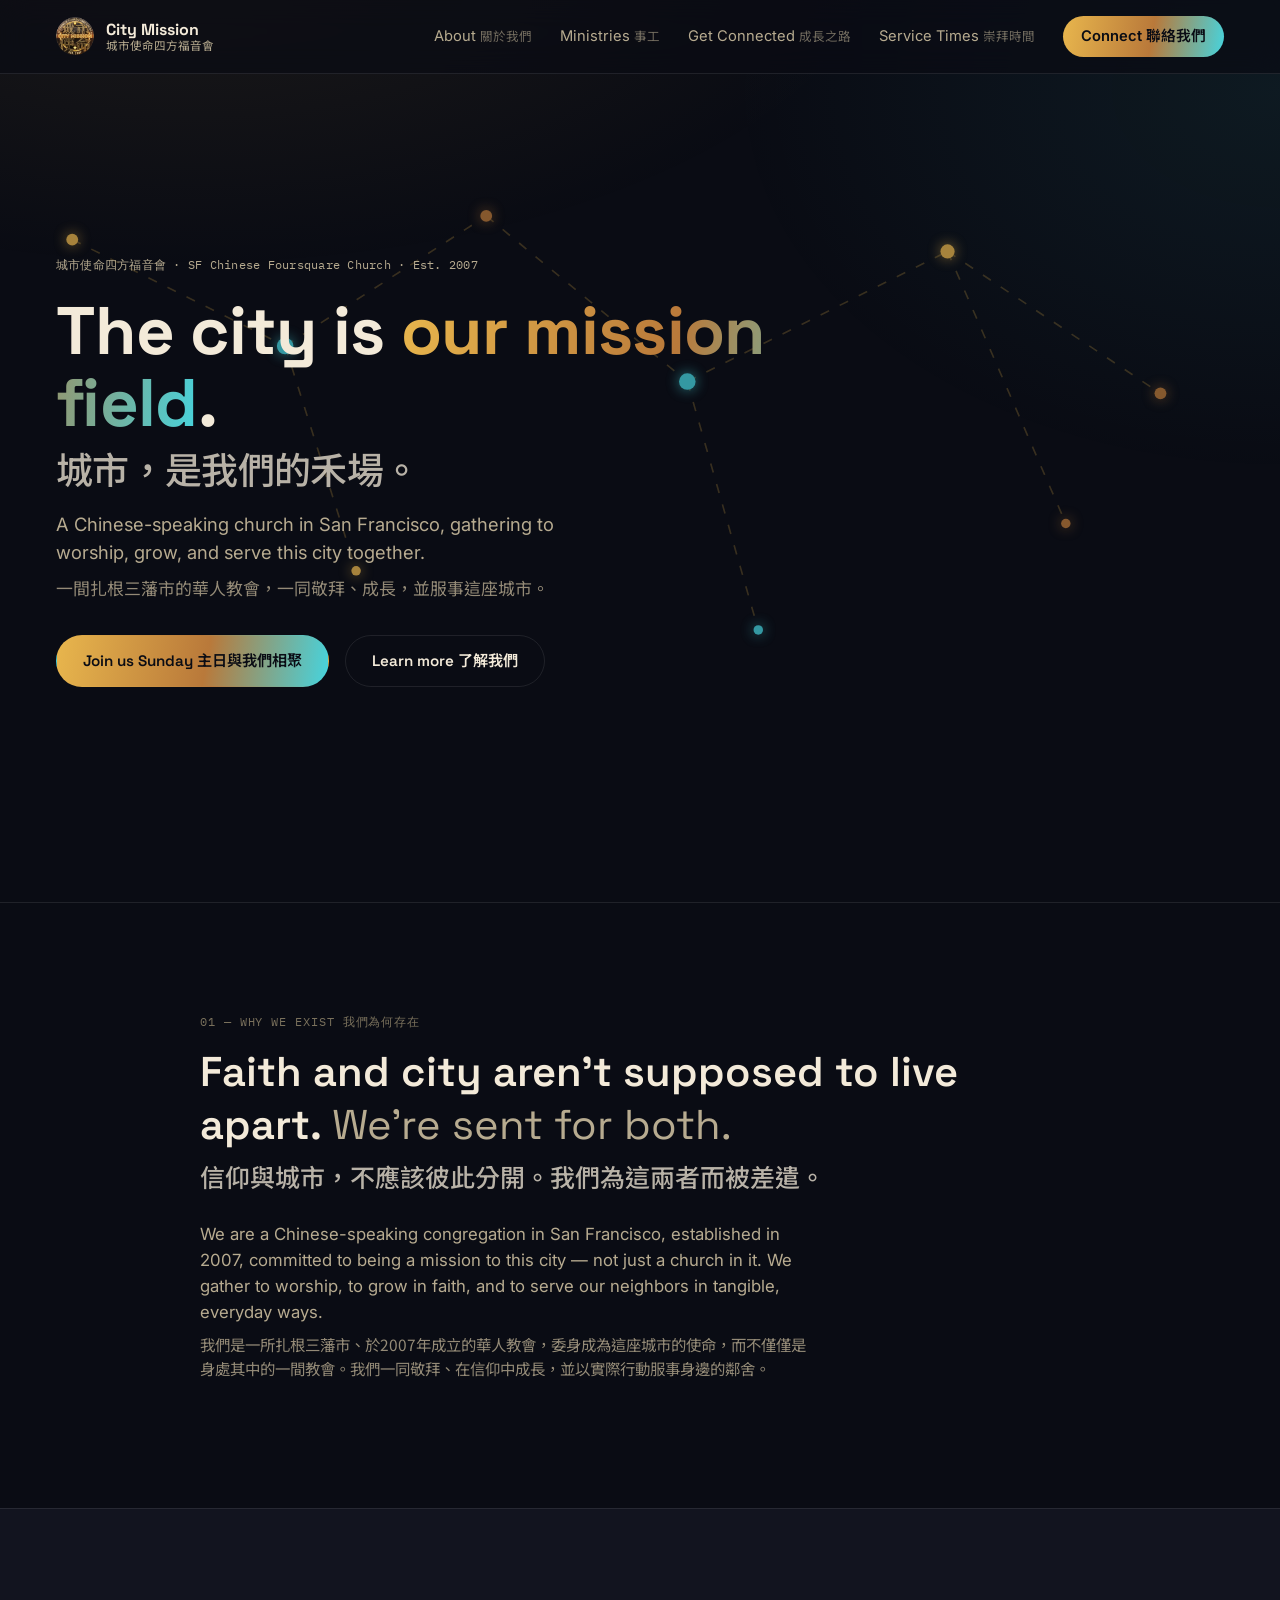
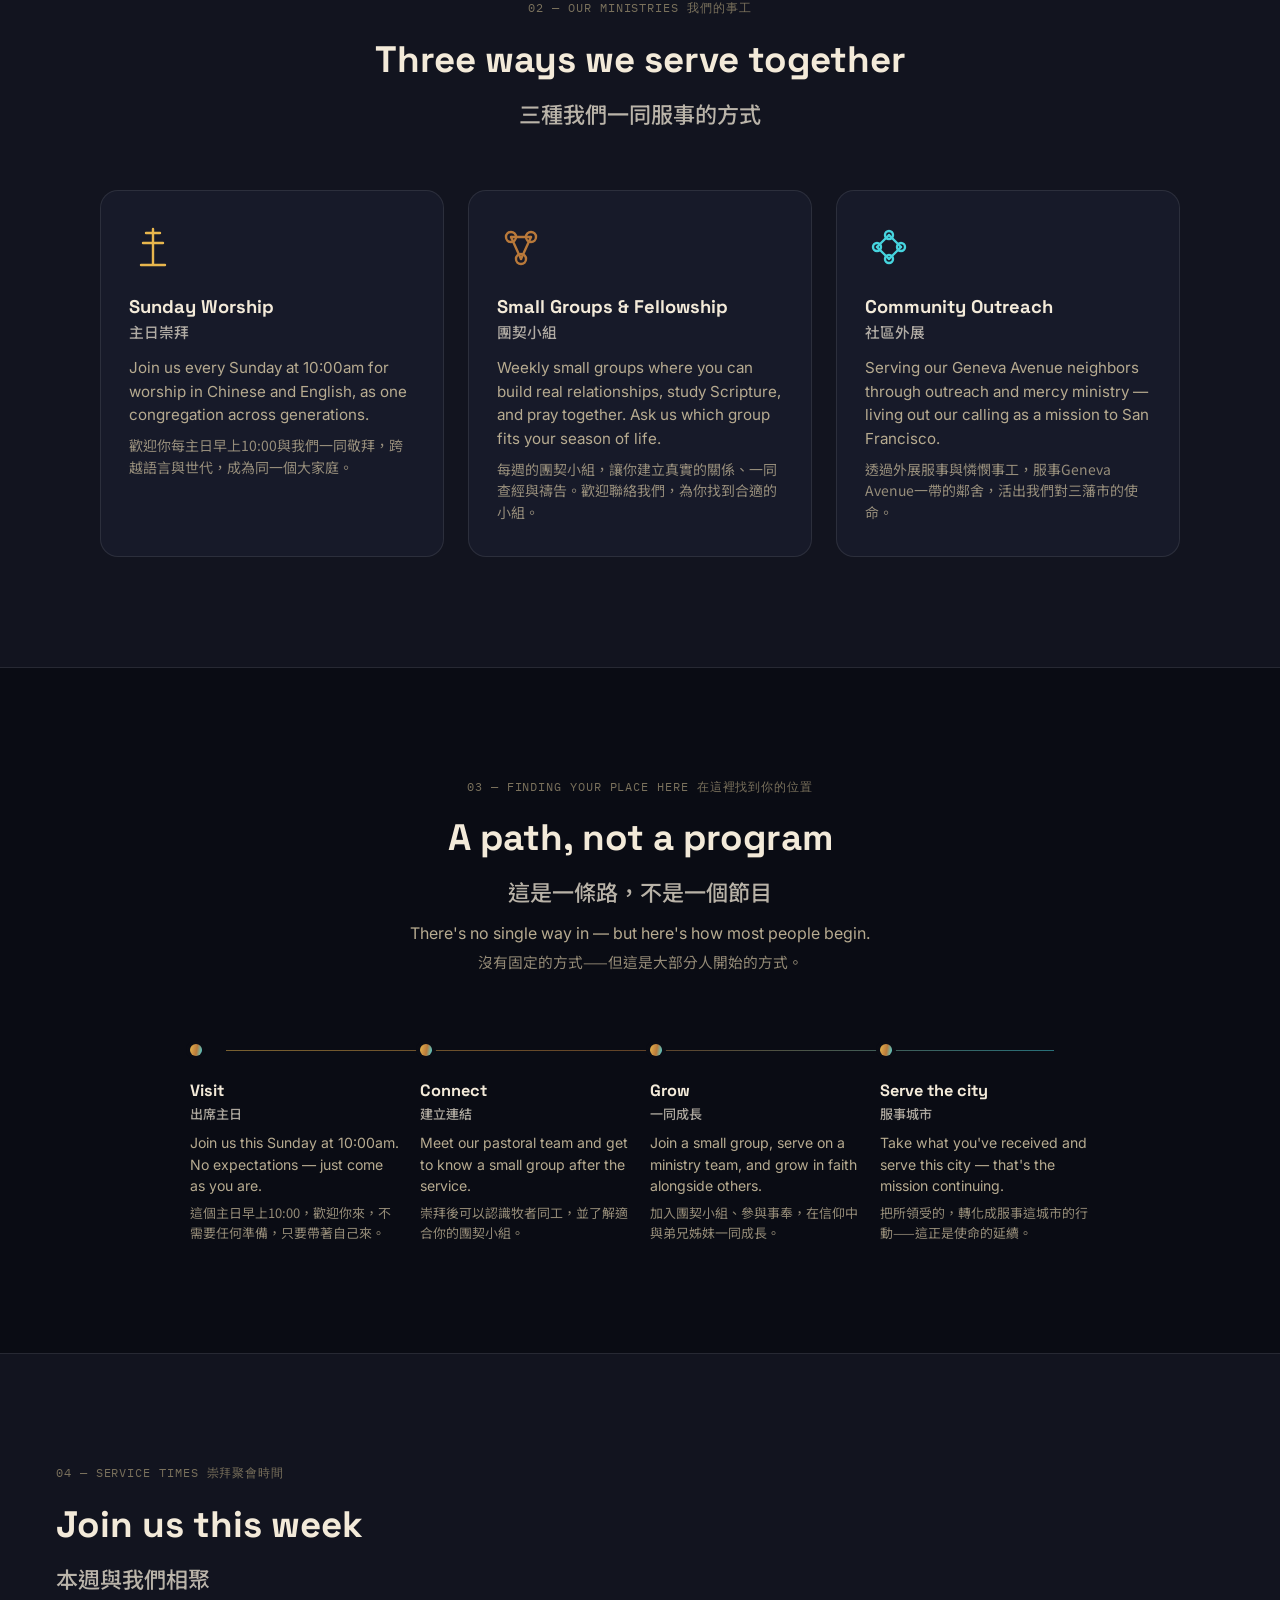
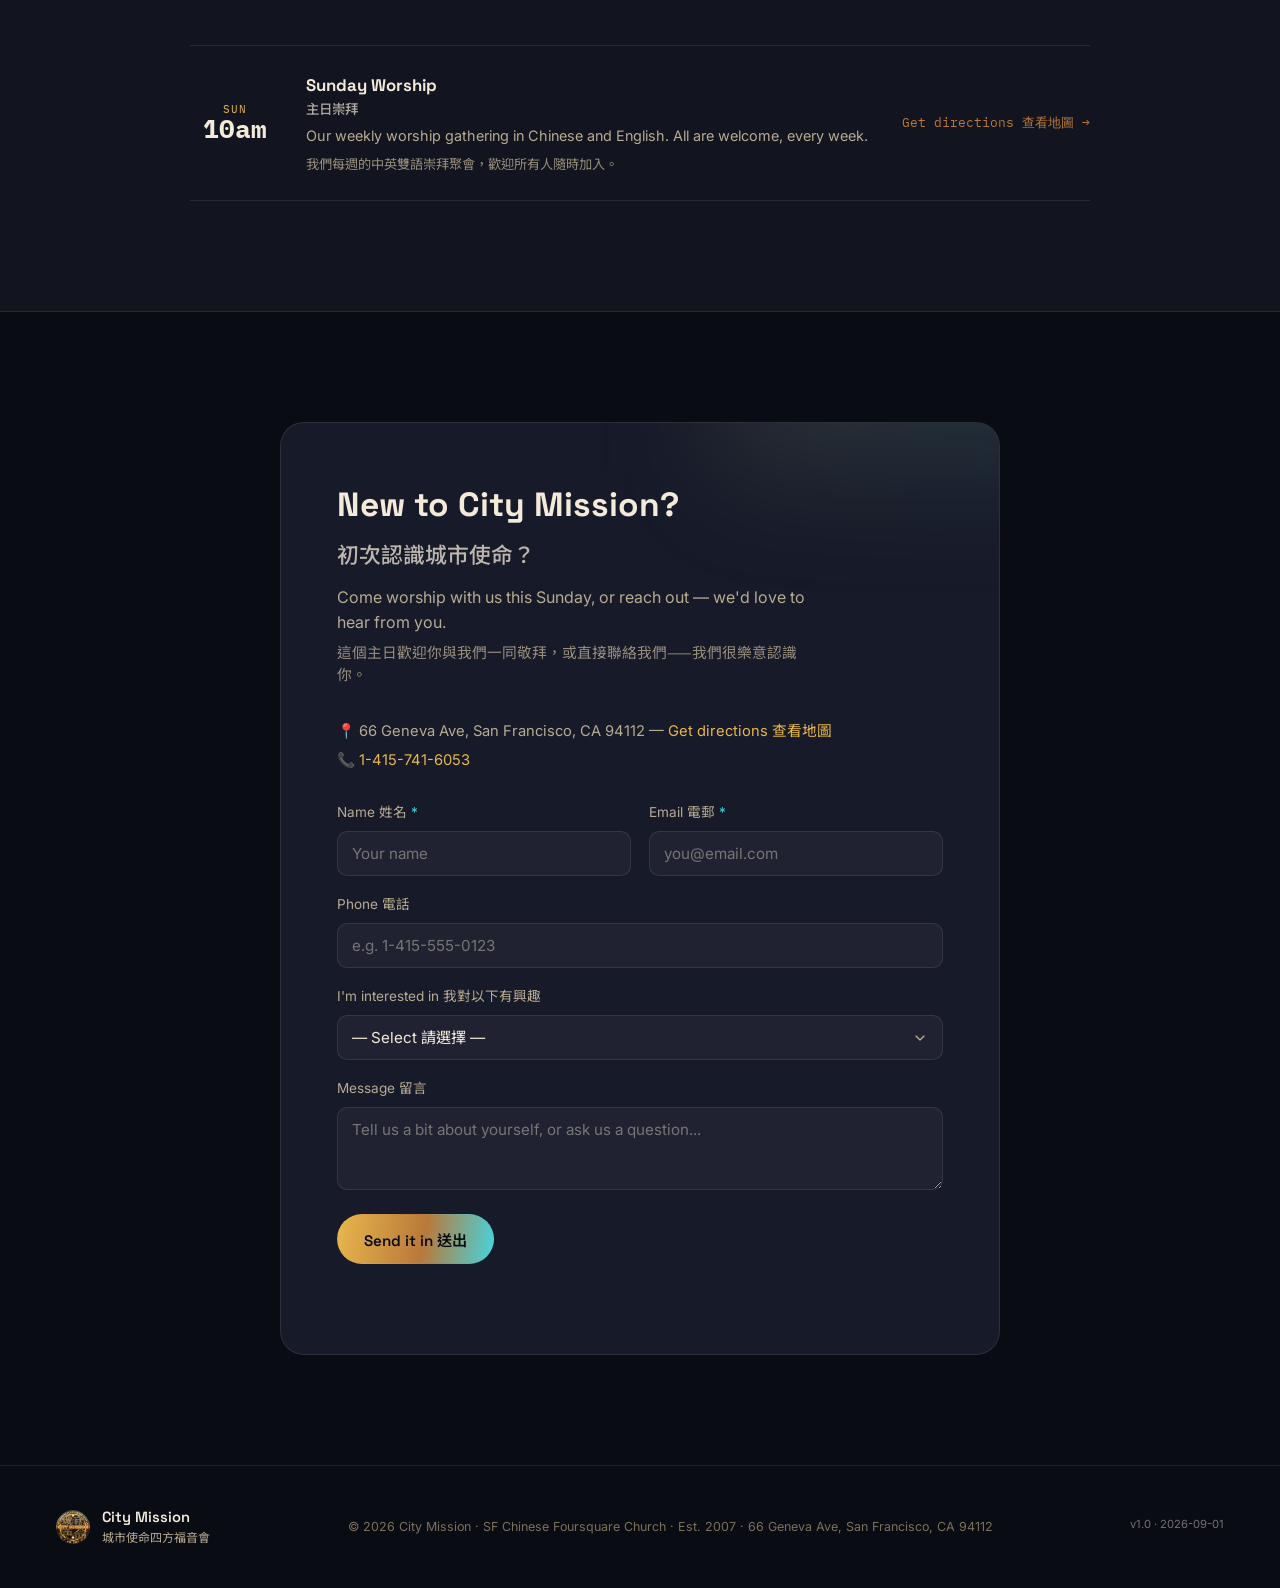
==== index.html @ a498c7b0 "Add files via upload" ====
<!DOCTYPE html>
<html lang="en">
<head>
<meta charset="UTF-8">
<meta name="viewport" content="width=device-width, initial-scale=1.0">
<title>City Mission · 城市使命四方福音會</title>
<meta name="description" content="City Mission — SF Chinese Foursquare Church. A Chinese-speaking church in San Francisco, gathering to worship, grow, and serve the city together.">
<link rel="icon" href="assets/SFCFC-logo.png">
<link rel="preconnect" href="https://fonts.googleapis.com">
<link rel="preconnect" href="https://fonts.gstatic.com" crossorigin>
<link href="https://fonts.googleapis.com/css2?family=Space+Grotesk:wght@400;500;600;700&family=Inter:wght@400;500;600&family=Noto+Sans+TC:wght@400;500;700&family=IBM+Plex+Mono:wght@500&display=swap" rel="stylesheet">
<link rel="stylesheet" href="styles.css">
<style>
  /* Hero graphic: gentle floating nodes + flowing signal lines (gold/cyan) */
  .hero__net-lines line{
    stroke-dasharray: 8 10;
    animation: net-flow 1.4s linear infinite;
  }
  @keyframes net-flow{ to{ stroke-dashoffset: -36; } }

  .hero__net-nodes circle{
    transform-box: fill-box;
    transform-origin: center;
    animation: node-float 2.2s ease-in-out infinite, node-pulse 1.4s ease-in-out infinite;
  }
  .hero__net-nodes circle:nth-child(1){ animation-delay: 0s, 0s; }
  .hero__net-nodes circle:nth-child(2){ animation-delay: 0.2s, 0.15s; }
  .hero__net-nodes circle:nth-child(3){ animation-delay: 0.4s, 0.3s; }
  .hero__net-nodes circle:nth-child(4){ animation-delay: 0.6s, 0.45s; }
  .hero__net-nodes circle:nth-child(5){ animation-delay: 0.8s, 0.6s; }
  .hero__net-nodes circle:nth-child(6){ animation-delay: 1.0s, 0.75s; }
  .hero__net-nodes circle:nth-child(7){ animation-delay: 1.2s, 0.9s; }
  .hero__net-nodes circle:nth-child(8){ animation-delay: 1.4s, 1.05s; }
  .hero__net-nodes circle:nth-child(9){ animation-delay: 1.6s, 1.2s; }
  @keyframes node-float{ 0%,100%{ transform: translateY(0); } 50%{ transform: translateY(-16px); } }
  @keyframes node-pulse{ 0%,100%{ opacity: 0.45; } 50%{ opacity: 1; } }
</style>
</head>
<body>

<div class="grain"></div>

<header class="nav" id="top">
  <a class="nav__brand" href="#top">
    <img src="assets/SFCFC-logo.png" alt="City Mission logo" class="nav__logo">
    <span class="nav__brand-text">
      <span class="nav__en">City Mission</span>
      <span class="nav__zh">城市使命四方福音會</span>
    </span>
  </a>
  <nav class="nav__links">
    <a href="#mission">About <span style="opacity:0.6;font-size:0.85em;">關於我們</span></a>
    <a href="#pillars">Ministries <span style="opacity:0.6;font-size:0.85em;">事工</span></a>
    <a href="#path">Get Connected <span style="opacity:0.6;font-size:0.85em;">成長之路</span></a>
    <a href="#events">Service Times <span style="opacity:0.6;font-size:0.85em;">崇拜時間</span></a>
    <a href="#join" class="nav__cta">Connect 聯絡我們</a>
  </nav>
  <button class="nav__toggle" id="navToggle" aria-label="Open menu" aria-expanded="false">
    <span></span><span></span><span></span>
  </button>
</header>

<main>

  <!-- HERO -->
  <section class="hero">
    <svg class="hero__net" viewBox="0 0 1200 700" preserveAspectRatio="xMidYMid slice" aria-hidden="true">
      <g class="hero__net-lines">
        <line x1="120" y1="140" x2="300" y2="230"></line>
        <line x1="300" y1="230" x2="470" y2="120"></line>
        <line x1="470" y1="120" x2="640" y2="260"></line>
        <line x1="640" y1="260" x2="860" y2="150"></line>
        <line x1="860" y1="150" x2="1040" y2="270"></line>
        <line x1="300" y1="230" x2="360" y2="420"></line>
        <line x1="640" y1="260" x2="700" y2="470"></line>
        <line x1="860" y1="150" x2="960" y2="380"></line>
      </g>
      <g class="hero__net-nodes">
        <circle cx="120" cy="140" r="5"></circle>
        <circle cx="300" cy="230" r="7"></circle>
        <circle cx="470" cy="120" r="5"></circle>
        <circle cx="640" cy="260" r="7"></circle>
        <circle cx="860" cy="150" r="6"></circle>
        <circle cx="1040" cy="270" r="5"></circle>
        <circle cx="360" cy="420" r="4"></circle>
        <circle cx="700" cy="470" r="4"></circle>
        <circle cx="960" cy="380" r="4"></circle>
      </g>
    </svg>

    <div class="hero__content">
      <p class="eyebrow">城市使命四方福音會 · SF Chinese Foursquare Church · Est. 2007</p>
      <h1 class="hero__title">
        The city is <span class="grad">our mission field</span>.
        <span style="display:block;margin-top:10px;font-size:0.55em;opacity:0.75;font-family:'Noto Sans TC',sans-serif;font-weight:500;">城市，是我們的禾場。</span>
      </h1>
      <p class="hero__sub">
        A Chinese-speaking church in San Francisco, gathering to worship, grow, and serve this city together.
        <span style="display:block;margin-top:8px;font-size:0.92em;opacity:0.8;font-family:'Noto Sans TC',sans-serif;">一間扎根三藩市的華人教會，一同敬拜、成長，並服事這座城市。</span>
      </p>
      <div class="hero__actions">
        <a href="#events" class="btn btn--primary">Join us Sunday 主日與我們相聚</a>
        <a href="#mission" class="btn btn--ghost">Learn more 了解我們</a>
      </div>
    </div>
  </section>

  <!-- MISSION -->
  <section class="mission" id="mission">
    <div class="mission__inner">
      <span class="section-label">01 — Why we exist 我們為何存在</span>
      <h2 class="mission__statement">
        Faith and city aren't supposed to live apart. <span class="mission__statement--accent">We're sent for both.</span>
        <span style="display:block;margin-top:10px;font-size:0.6em;opacity:0.75;font-family:'Noto Sans TC',sans-serif;font-weight:500;">信仰與城市，不應該彼此分開。我們為這兩者而被差遣。</span>
      </h2>
      <p class="mission__body">
        We are a Chinese-speaking congregation in San Francisco, established in 2007, committed to being a mission to this city —
        not just a church in it. We gather to worship, to grow in faith, and to serve our neighbors in tangible, everyday ways.
        <span style="display:block;margin-top:8px;font-size:0.92em;opacity:0.8;font-family:'Noto Sans TC',sans-serif;">我們是一所扎根三藩市、於2007年成立的華人教會，委身成為這座城市的使命，而不僅僅是身處其中的一間教會。我們一同敬拜、在信仰中成長，並以實際行動服事身邊的鄰舍。</span>
      </p>
    </div>
  </section>

  <!-- PILLARS / MINISTRIES -->
  <section class="pillars" id="pillars">
    <span class="section-label section-label--center">02 — Our ministries 我們的事工</span>
    <h2 class="pillars__heading">Three ways we serve together
      <span style="display:block;margin-top:8px;font-size:0.6em;opacity:0.75;font-family:'Noto Sans TC',sans-serif;font-weight:500;">三種我們一同服事的方式</span>
    </h2>

    <div class="pillars__grid">
      <article class="pillar-card">
        <div class="pillar-card__icon" aria-hidden="true">
          <svg viewBox="0 0 48 48"><path d="M24 6 L24 42 M12 42 L36 42 M14 20 L34 20 M17 10 L31 10"/></svg>
        </div>
        <h3>Sunday Worship <span style="display:block;font-size:0.8em;opacity:0.7;font-family:'Noto Sans TC',sans-serif;font-weight:500;">主日崇拜</span></h3>
        <p>Join us every Sunday at 10:00am for worship in Chinese and English, as one congregation across generations.
        <span style="display:block;margin-top:8px;font-size:0.92em;opacity:0.8;font-family:'Noto Sans TC',sans-serif;">歡迎你每主日早上10:00與我們一同敬拜，跨越語言與世代，成為同一個大家庭。</span></p>
      </article>

      <article class="pillar-card">
        <div class="pillar-card__icon" aria-hidden="true">
          <svg viewBox="0 0 48 48"><circle cx="14" cy="14" r="5"/><circle cx="34" cy="14" r="5"/><circle cx="24" cy="36" r="5"/><line x1="14" y1="14" x2="24" y2="36"/><line x1="34" y1="14" x2="24" y2="36"/><line x1="14" y1="14" x2="34" y2="14"/></svg>
        </div>
        <h3>Small Groups & Fellowship <span style="display:block;font-size:0.8em;opacity:0.7;font-family:'Noto Sans TC',sans-serif;font-weight:500;">團契小組</span></h3>
        <p>Weekly small groups where you can build real relationships, study Scripture, and pray together. Ask us which group fits your season of life.
        <span style="display:block;margin-top:8px;font-size:0.92em;opacity:0.8;font-family:'Noto Sans TC',sans-serif;">每週的團契小組，讓你建立真實的關係、一同查經與禱告。歡迎聯絡我們，為你找到合適的小組。</span></p>
        <!-- TODO (Pastor/admin): replace with your actual small-group meeting days/times if you'd like to list them specifically. -->
      </article>

      <article class="pillar-card">
        <div class="pillar-card__icon" aria-hidden="true">
          <svg viewBox="0 0 48 48"><circle cx="12" cy="24" r="4"/><circle cx="24" cy="12" r="4"/><circle cx="36" cy="24" r="4"/><circle cx="24" cy="36" r="4"/><line x1="12" y1="24" x2="24" y2="12"/><line x1="24" y1="12" x2="36" y2="24"/><line x1="36" y1="24" x2="24" y2="36"/><line x1="24" y1="36" x2="12" y2="24"/></svg>
        </div>
        <h3>Community Outreach <span style="display:block;font-size:0.8em;opacity:0.7;font-family:'Noto Sans TC',sans-serif;font-weight:500;">社區外展</span></h3>
        <p>Serving our Geneva Avenue neighbors through outreach and mercy ministry — living out our calling as a mission to San Francisco.
        <span style="display:block;margin-top:8px;font-size:0.92em;opacity:0.8;font-family:'Noto Sans TC',sans-serif;">透過外展服事與憐憫事工，服事Geneva Avenue一帶的鄰舍，活出我們對三藩市的使命。</span></p>
        <!-- TODO (Pastor/admin): add specific outreach programs/partners here if you'd like to name them. -->
      </article>
    </div>
  </section>

  <!-- PATH / GET CONNECTED -->
  <section class="path" id="path">
    <span class="section-label section-label--center">03 — Finding your place here 在這裡找到你的位置</span>
    <h2 class="path__heading">A path, not a program
      <span style="display:block;margin-top:8px;font-size:0.6em;opacity:0.75;font-family:'Noto Sans TC',sans-serif;font-weight:500;">這是一條路，不是一個節目</span>
    </h2>
    <p class="path__sub">There's no single way in — but here's how most people begin.
      <span style="display:block;margin-top:6px;font-size:0.92em;opacity:0.8;font-family:'Noto Sans TC',sans-serif;">沒有固定的方式——但這是大部分人開始的方式。</span>
    </p>

    <div class="timeline">
      <div class="timeline__node" style="--i:0">
        <span class="timeline__dot"></span>
        <h4>Visit <span style="display:block;font-size:0.8em;opacity:0.7;font-family:'Noto Sans TC',sans-serif;font-weight:500;">出席主日</span></h4>
        <p>Join us this Sunday at 10:00am. No expectations — just come as you are.
        <span style="display:block;margin-top:6px;font-size:0.92em;opacity:0.8;font-family:'Noto Sans TC',sans-serif;">這個主日早上10:00，歡迎你來，不需要任何準備，只要帶著自己來。</span></p>
      </div>
      <div class="timeline__node" style="--i:1">
        <span class="timeline__dot"></span>
        <h4>Connect <span style="display:block;font-size:0.8em;opacity:0.7;font-family:'Noto Sans TC',sans-serif;font-weight:500;">建立連結</span></h4>
        <p>Meet our pastoral team and get to know a small group after the service.
        <span style="display:block;margin-top:6px;font-size:0.92em;opacity:0.8;font-family:'Noto Sans TC',sans-serif;">崇拜後可以認識牧者同工，並了解適合你的團契小組。</span></p>
      </div>
      <div class="timeline__node" style="--i:2">
        <span class="timeline__dot"></span>
        <h4>Grow <span style="display:block;font-size:0.8em;opacity:0.7;font-family:'Noto Sans TC',sans-serif;font-weight:500;">一同成長</span></h4>
        <p>Join a small group, serve on a ministry team, and grow in faith alongside others.
        <span style="display:block;margin-top:6px;font-size:0.92em;opacity:0.8;font-family:'Noto Sans TC',sans-serif;">加入團契小組、參與事奉，在信仰中與弟兄姊妹一同成長。</span></p>
      </div>
      <div class="timeline__node" style="--i:3">
        <span class="timeline__dot"></span>
        <h4>Serve the city <span style="display:block;font-size:0.8em;opacity:0.7;font-family:'Noto Sans TC',sans-serif;font-weight:500;">服事城市</span></h4>
        <p>Take what you've received and serve this city — that's the mission continuing.
        <span style="display:block;margin-top:6px;font-size:0.92em;opacity:0.8;font-family:'Noto Sans TC',sans-serif;">把所領受的，轉化成服事這城市的行動——這正是使命的延續。</span></p>
      </div>
    </div>
  </section>

  <!-- SERVICE TIMES -->
  <section class="events" id="events">
    <span class="section-label">04 — Service times 崇拜聚會時間</span>
    <h2 class="events__heading">Join us this week
      <span style="display:block;margin-top:8px;font-size:0.6em;opacity:0.75;font-family:'Noto Sans TC',sans-serif;font-weight:500;">本週與我們相聚</span>
    </h2>
    <div class="events__list">
      <article class="event-row">
        <div class="event-row__date"><span>SUN</span><strong>10am</strong></div>
        <div class="event-row__body">
          <h3>Sunday Worship <span style="display:block;font-size:0.8em;opacity:0.7;font-family:'Noto Sans TC',sans-serif;font-weight:500;">主日崇拜</span></h3>
          <p>Our weekly worship gathering in Chinese and English. All are welcome, every week.
          <span style="display:block;margin-top:6px;font-size:0.92em;opacity:0.8;font-family:'Noto Sans TC',sans-serif;">我們每週的中英雙語崇拜聚會，歡迎所有人隨時加入。</span></p>
        </div>
        <a href="#join" class="event-row__link">Get directions 查看地圖 →</a>
      </article>
      <!-- TODO (Pastor/admin): add more rows here for prayer meetings, Bible study, youth group, etc. Copy the event-row block above as a template. -->
    </div>
  </section>

  <!-- JOIN / CONNECT -->
  <section class="join" id="join">
    <div class="join__card">
      <h2>New to City Mission? <span style="display:block;font-size:0.65em;opacity:0.75;font-family:'Noto Sans TC',sans-serif;font-weight:500;margin-top:6px;">初次認識城市使命？</span></h2>
      <p>Come worship with us this Sunday, or reach out — we'd love to hear from you.
        <span style="display:block;margin-top:6px;font-size:0.92em;opacity:0.8;font-family:'Noto Sans TC',sans-serif;">這個主日歡迎你與我們一同敬拜，或直接聯絡我們——我們很樂意認識你。</span>
      </p>
      <div class="join__info">
        <span>📍 66 Geneva Ave, San Francisco, CA 94112 — <a href="https://www.google.com/maps/search/?api=1&query=66+Geneva+Ave%2C+San+Francisco%2C+CA+94112" target="_blank" rel="noopener">Get directions 查看地圖</a></span>
        <span>📞 <a href="tel:+14157416053">1-415-741-6053</a></span>
      </div>
      <form class="join__form" id="joinForm" action="https://api.web3forms.com/submit" method="POST">
        <input type="hidden" name="access_key" value="YOUR_WEB3FORMS_ACCESS_KEY">
        <input type="hidden" name="subject" value="New City Mission website contact">
        <input type="checkbox" name="botcheck" style="display:none" tabindex="-1" autocomplete="off">
        <div class="join__row">
          <label>
            <span>Name 姓名 <span class="join__required">*</span></span>
            <input type="text" name="name" required placeholder="Your name">
          </label>
          <label>
            <span>Email 電郵 <span class="join__required">*</span></span>
            <input type="email" name="email" required placeholder="you@email.com">
          </label>
        </div>
        <label>
          <span>Phone 電話</span>
          <input type="tel" name="phone" placeholder="e.g. 1-415-555-0123">
        </label>
        <label>
          <span>I'm interested in 我對以下有興趣</span>
          <select name="interest">
            <option value="">— Select 請選擇 —</option>
            <option value="Sunday Worship 主日崇拜">Sunday Worship 主日崇拜</option>
            <option value="Small Groups 團契小組">Small Groups 團契小組</option>
            <option value="Volunteering / Serving 事奉">Volunteering / Serving 事奉</option>
            <option value="Something else 其他">Something else 其他</option>
          </select>
        </label>
        <label>
          <span>Message 留言</span>
          <textarea name="message" rows="3" placeholder="Tell us a bit about yourself, or ask us a question..."></textarea>
        </label>
        <button type="submit" class="btn btn--primary">Send it in 送出</button>
        <p class="join__note" id="joinNote" aria-live="polite"></p>
      </form>
    </div>
  </section>

</main>

<footer class="footer">
  <div class="footer__brand">
    <img src="assets/SFCFC-logo.png" alt="City Mission logo" class="footer__logo">
    <div>
      <p class="footer__en">City Mission</p>
      <p class="footer__zh">城市使命四方福音會</p>
    </div>
  </div>
  <p class="footer__copy">© <span id="year"></span> City Mission · SF Chinese Foursquare Church · Est. 2007 · 66 Geneva Ave, San Francisco, CA 94112</p>
  <p class="footer__version" style="margin-top:6px; font-size:0.7rem; opacity:0.45;">v1.0 · 2026-09-01</p>
</footer>

<script src="script.js"></script>
</body>
</html>
---- styles.css ----
/* ============================================================
   City Mission — SF Chinese Foursquare Church — design tokens
   Palette: near-black navy ground + bronze/gold emblem accent,
   with a cyan "city light" accent used sparingly (mirrors the
   church's own City Mission seal artwork).
   Type: Space Grotesk (display) + Inter (body) + Noto Sans TC
   (Chinese) + IBM Plex Mono (numerals/data).
   ============================================================ */

:root{
  --bg-deep:    #0a0c14;
  --bg-panel:   #12141f;
  --bg-panel-2: #171a29;
  --line:       rgba(255,255,255,0.09);

  --ink:        #f3ead9;
  --ink-dim:    #b7ab90;
  --ink-faint:  #7a715c;

  --gold:   #e8b64d;
  --amber:  #b9793a;
  --cyan:   #46d4de;

  --grad: linear-gradient(100deg, var(--gold) 0%, var(--amber) 55%, var(--cyan) 100%);
  --grad-soft: linear-gradient(135deg, rgba(232,182,77,0.16), rgba(70,212,222,0.12));

  --radius: 18px;
  --radius-sm: 10px;

  --font-display: "Space Grotesk", "Noto Sans TC", sans-serif;
  --font-body: "Inter", "Noto Sans TC", sans-serif;
  --font-mono: "IBM Plex Mono", monospace;

  --ease: cubic-bezier(.22,.9,.32,1);
}

@media (prefers-reduced-motion: reduce){
  *{ animation-duration: 0.001ms !important; animation-iteration-count: 1 !important; transition-duration: 0.001ms !important; }
}

*{ box-sizing: border-box; }
html{ scroll-behavior: smooth; }

body{
  margin:0;
  background: var(--bg-deep);
  color: var(--ink);
  font-family: var(--font-body);
  line-height: 1.55;
  -webkit-font-smoothing: antialiased;
  overflow-x: hidden;
}

img{ max-width:100%; display:block; }
a{ color: inherit; text-decoration:none; }

::selection{ background: var(--amber); color:#0a0c14; }

/* subtle film-grain / vignette layer so flat dark bg isn't dead flat */
.grain{
  position: fixed; inset:0; pointer-events:none; z-index: 0;
  background:
    radial-gradient(1200px 600px at 15% -10%, rgba(232,182,77,0.09), transparent 60%),
    radial-gradient(1000px 700px at 100% 10%, rgba(70,212,222,0.07), transparent 55%);
}

.section-label{
  display:block;
  font-family: var(--font-mono);
  font-size: 0.72rem;
  letter-spacing: 0.08em;
  text-transform: uppercase;
  color: var(--ink-faint);
  margin-bottom: 14px;
}
.section-label--center{ text-align:center; }

.grad{
  background: var(--grad);
  -webkit-background-clip:text; background-clip:text; color:transparent;
}

/* ---------- buttons ---------- */
.btn{
  display:inline-flex; align-items:center; justify-content:center;
  padding: 13px 26px;
  border-radius: 999px;
  font-family: var(--font-display);
  font-weight: 600;
  font-size: 0.95rem;
  border: 1px solid transparent;
  cursor: pointer;
  transition: transform 0.25s var(--ease), box-shadow 0.25s var(--ease), background 0.25s var(--ease);
}
.btn:focus-visible{ outline: 2px solid var(--cyan); outline-offset: 3px; }
.btn--primary{
  background: var(--grad);
  color: #0a0c14;
}
.btn--primary:hover{ transform: translateY(-2px); box-shadow: 0 10px 30px rgba(232,182,77,0.30); }
.btn--ghost{
  background: transparent;
  border-color: var(--line);
  color: var(--ink);
}
.btn--ghost:hover{ border-color: var(--amber); background: rgba(232,182,77,0.08); }

/* ============================================================
   NAV
   ============================================================ */
.nav{
  position: sticky; top:0; z-index: 40;
  display:flex; align-items:center; justify-content:space-between;
  padding: 16px clamp(20px, 5vw, 56px);
  background: rgba(10,12,20,0.72);
  backdrop-filter: blur(14px);
  border-bottom: 1px solid var(--line);
}
.nav__brand{ display:flex; align-items:center; gap:12px; }
.nav__logo{ width:38px; height:38px; object-fit:contain; border-radius:8px; }
.nav__brand-text{ display:flex; flex-direction:column; line-height:1.15; }
.nav__en{ font-family: var(--font-display); font-weight:700; font-size:1rem; }
.nav__zh{ font-family:"Noto Sans TC",sans-serif; font-size:0.72rem; color: var(--ink-dim); }

.nav__links{ display:flex; align-items:center; gap: 28px; font-size:0.92rem; color: var(--ink-dim); }
.nav__links a{ transition: color 0.2s; }
.nav__links a:hover{ color: var(--ink); }
.nav__cta{
  color: var(--bg-deep) !important;
  background: var(--grad);
  padding: 9px 18px; border-radius: 999px; font-weight:600;
}

.nav__toggle{ display:none; background:none; border:none; cursor:pointer; padding:6px; }
.nav__toggle span{ display:block; width:22px; height:2px; background: var(--ink); margin:5px 0; border-radius:2px; }

/* ============================================================
   HERO
   ============================================================ */
.hero{
  position: relative;
  min-height: 92vh;
  display:flex; align-items:center;
  padding: 60px clamp(20px, 5vw, 56px) 40px;
  overflow: hidden;
}
.hero__net{ position:absolute; inset:0; width:100%; height:100%; z-index:0; opacity:0.7; }
.hero__net-lines line{
  stroke: rgba(232,182,77,0.30);
  stroke-width: 1.4;
}
.hero__net-nodes circle{
  fill: var(--gold);
  filter: drop-shadow(0 0 6px rgba(232,182,77,0.8));
  animation: pulse 3.2s ease-in-out infinite;
}
.hero__net-nodes circle:nth-child(2n){ fill: var(--cyan); animation-delay: 0.6s; filter: drop-shadow(0 0 6px rgba(70,212,222,0.8)); }
.hero__net-nodes circle:nth-child(3n){ fill: var(--amber); animation-delay: 1.1s; filter: drop-shadow(0 0 6px rgba(185,121,58,0.8)); }

@keyframes pulse{
  0%, 100%{ opacity:0.55; transform: scale(1); }
  50%{ opacity:1; transform: scale(1.25); }
}

.hero__content{ position:relative; z-index:1; max-width: 760px; }
.eyebrow{
  font-family: var(--font-mono);
  font-size: 0.78rem;
  color: var(--ink-dim);
  letter-spacing: 0.02em;
  margin: 0 0 22px;
}
.hero__title{
  font-family: var(--font-display);
  font-size: clamp(2.4rem, 5.6vw, 4.2rem);
  line-height: 1.06;
  font-weight: 700;
  margin: 0 0 22px;
  letter-spacing: -0.01em;
}
.hero__sub{
  font-size: clamp(1rem, 1.6vw, 1.15rem);
  color: var(--ink-dim);
  max-width: 560px;
  margin: 0 0 34px;
}
.hero__actions{ display:flex; gap:16px; flex-wrap:wrap; margin-bottom: 54px; }

.hero__stats{
  display:flex; gap: clamp(24px, 5vw, 56px);
  margin:0; padding-top: 26px;
  border-top: 1px solid var(--line);
}
.hero__stats dt{
  font-family: var(--font-mono);
  font-size: 1.7rem;
  font-weight:600;
  background: var(--grad);
  -webkit-background-clip:text; background-clip:text; color:transparent;
}
.hero__stats dd{
  margin:4px 0 0;
  font-size: 0.8rem;
  color: var(--ink-faint);
}

/* ============================================================
   MISSION
   ============================================================ */
.mission{
  padding: 110px clamp(20px, 5vw, 56px);
  border-top: 1px solid var(--line);
}
.mission__inner{ max-width: 880px; margin: 0 auto; }
.mission__statement{
  font-family: var(--font-display);
  font-size: clamp(1.7rem, 3.4vw, 2.6rem);
  line-height: 1.28;
  font-weight: 600;
  margin: 0 0 28px;
  color: var(--ink);
}
.mission__statement--accent{ color: var(--ink-dim); font-weight:400; }
.mission__body{
  font-size: 1.05rem;
  color: var(--ink-dim);
  max-width: 620px;
}

/* ============================================================
   PILLARS (ministries)
   ============================================================ */
.pillars{
  padding: 90px clamp(20px, 5vw, 56px) 110px;
  text-align:center;
  background: var(--bg-panel);
  border-top: 1px solid var(--line);
  border-bottom: 1px solid var(--line);
}
.pillars__heading{
  font-family: var(--font-display);
  font-size: clamp(1.7rem, 3vw, 2.3rem);
  margin: 0 auto 60px;
  max-width: 560px;
}
.pillars__grid{
  display:grid;
  grid-template-columns: repeat(3, 1fr);
  gap: 24px;
  max-width: 1080px;
  margin: 0 auto;
  text-align:left;
}
.pillar-card{
  background: var(--bg-panel-2);
  border: 1px solid var(--line);
  border-radius: var(--radius);
  padding: 32px 28px;
  transition: transform 0.3s var(--ease), border-color 0.3s var(--ease);
}
.pillar-card:hover{ transform: translateY(-6px); border-color: rgba(232,182,77,0.45); }
.pillar-card__icon{
  width: 48px; height:48px; margin-bottom: 22px;
}
.pillar-card__icon svg{ width:100%; height:100%; fill:none; }
.pillar-card:nth-child(1) .pillar-card__icon svg{ stroke: var(--gold); }
.pillar-card:nth-child(2) .pillar-card__icon svg{ stroke: var(--amber); }
.pillar-card:nth-child(3) .pillar-card__icon svg{ stroke: var(--cyan); }
.pillar-card__icon svg{ stroke-width:2.4; stroke-linecap:round; }
.pillar-card h3{
  font-family: var(--font-display);
  font-size: 1.15rem;
  margin: 0 0 12px;
}
.pillar-card p{ color: var(--ink-dim); font-size: 0.95rem; margin:0; }
.pillar-card__placeholder{ color: var(--cyan); font-size: 0.8rem; margin-top:10px; }

/* ============================================================
   PATH / TIMELINE
   ============================================================ */
.path{
  padding: 110px clamp(20px, 5vw, 56px);
  text-align:center;
}
.path__heading{
  font-family: var(--font-display);
  font-size: clamp(1.7rem, 3vw, 2.3rem);
  margin: 0 0 12px;
}
.path__sub{ color: var(--ink-dim); margin: 0 auto 70px; max-width: 480px; }

.timeline{
  position: relative;
  max-width: 900px;
  margin: 0 auto;
  display:grid;
  grid-template-columns: repeat(4, 1fr);
  gap: 20px;
  text-align:left;
}
.timeline::before{
  content:"";
  position:absolute; top:6px; left: 4%; right:4%;
  height:1px;
  background: linear-gradient(90deg, var(--gold), var(--amber), var(--cyan));
  opacity:0.5;
}
.timeline__node{ position:relative; padding-top: 34px; }
.timeline__dot{
  position:absolute; top:0; left:0;
  width:12px; height:12px; border-radius:50%;
  background: var(--grad);
  box-shadow: 0 0 0 4px var(--bg-deep);
}
.timeline__node h4{
  font-family: var(--font-display);
  font-size: 1.02rem;
  margin: 0 0 8px;
}
.timeline__node p{ color: var(--ink-dim); font-size: 0.88rem; margin:0; }

/* ============================================================
   SERVICE TIMES / EVENTS
   ============================================================ */
.events{
  padding: 110px clamp(20px, 5vw, 56px);
  background: var(--bg-panel);
  border-top: 1px solid var(--line);
  border-bottom: 1px solid var(--line);
}
.events__heading{
  font-family: var(--font-display);
  font-size: clamp(1.7rem, 3vw, 2.3rem);
  margin: 0 0 50px;
}
.events__list{ display:flex; flex-direction:column; max-width: 900px; margin: 0 auto; }
.event-row{
  display:grid;
  grid-template-columns: 90px 1fr auto;
  align-items:center;
  gap: 26px;
  padding: 26px 0;
  border-top: 1px solid var(--line);
}
.events__list .event-row:last-child{ border-bottom: 1px solid var(--line); }
.event-row__date{
  font-family: var(--font-mono);
  text-align:center;
  line-height:1.1;
}
.event-row__date span{ display:block; font-size:0.7rem; color: var(--gold); letter-spacing:0.1em; }
.event-row__date strong{ display:block; font-size:1.6rem; }
.event-row__body h3{ font-family: var(--font-display); font-size: 1.05rem; margin:0 0 6px; }
.event-row__body p{ color: var(--ink-dim); font-size:0.9rem; margin:0; }
.event-row__link{
  font-family: var(--font-mono);
  font-size: 0.82rem;
  color: var(--amber);
  white-space: nowrap;
  transition: color 0.2s;
}
.event-row__link:hover{ color: var(--cyan); }

/* ============================================================
   JOIN / CONNECT
   ============================================================ */
.join{ padding: 110px clamp(20px, 5vw, 56px); }
.join__card{
  max-width: 720px;
  margin: 0 auto;
  background: var(--bg-panel-2);
  border: 1px solid var(--line);
  border-radius: 24px;
  padding: clamp(28px, 5vw, 56px);
  position: relative;
  overflow:hidden;
}
.join__card::before{
  content:"";
  position:absolute; top:-40%; right:-20%;
  width: 420px; height:420px;
  background: var(--grad-soft);
  filter: blur(60px);
  z-index:0;
}
.join__card h2{
  position:relative; z-index:1;
  font-family: var(--font-display);
  font-size: clamp(1.6rem, 3vw, 2.1rem);
  margin: 0 0 14px;
}
.join__card > p{ position:relative; z-index:1; color: var(--ink-dim); margin: 0 0 34px; max-width: 480px; }

.join__form{ position:relative; z-index:1; display:flex; flex-direction:column; gap: 18px; }
.join__row{ display:grid; grid-template-columns: 1fr 1fr; gap: 18px; }
.join__form label{ display:flex; flex-direction:column; gap: 8px; font-size: 0.85rem; color: var(--ink-dim); }
.join__form input, .join__form textarea, .join__form select{
  font-family: var(--font-body);
  background: rgba(255,255,255,0.04);
  border: 1px solid var(--line);
  border-radius: var(--radius-sm);
  padding: 12px 14px;
  color: var(--ink);
  font-size: 0.95rem;
  resize: vertical;
}
.join__form select{
  appearance: none;
  -webkit-appearance: none;
  -moz-appearance: none;
  background-image: url("data:image/svg+xml;charset=UTF-8,%3csvg xmlns='http://www.w3.org/2000/svg' viewBox='0 0 24 24' fill='none' stroke='%23b7ab90' stroke-width='2' stroke-linecap='round' stroke-linejoin='round'%3e%3cpolyline points='6 9 12 15 18 9'%3e%3c/polyline%3e%3c/svg%3e");
  background-repeat: no-repeat;
  background-position: right 14px center;
  background-size: 16px;
  padding-right: 40px;
}
.join__form select option{
  background: var(--bg-panel-2);
  color: var(--ink);
}
.join__form input:focus, .join__form textarea:focus, .join__form select:focus{
  outline: none; border-color: var(--amber); background: rgba(232,182,77,0.06);
}
.join__form .btn{ align-self:flex-start; margin-top: 6px; }
.join__note{ font-size: 0.85rem; color: var(--cyan); min-height: 1.2em; margin:0; }
.join__required{ color: var(--cyan); }

.join__info{ position:relative; z-index:1; display:flex; flex-direction:column; gap:6px; margin: 0 0 30px; font-size:0.92rem; color: var(--ink-dim); }
.join__info a{ color: var(--gold); }
.join__info a:hover{ color: var(--cyan); }

/* ============================================================
   FOOTER
   ============================================================ */
.footer{
  padding: 40px clamp(20px, 5vw, 56px);
  display:flex; align-items:center; justify-content:space-between; flex-wrap:wrap; gap:18px;
  border-top: 1px solid var(--line);
}
.footer__brand{ display:flex; align-items:center; gap:12px; }
.footer__logo{ width:34px; height:34px; object-fit:contain; border-radius:8px; }
.footer__en{ margin:0; font-family: var(--font-display); font-weight:600; font-size:0.92rem; }
.footer__zh{ margin:0; font-size:0.75rem; color: var(--ink-dim); }
.footer__copy{ margin:0; font-size:0.78rem; color: var(--ink-faint); }

/* ============================================================
   SCROLL REVEAL (progressive enhancement, respects reduced motion)
   ============================================================ */
.reveal{ opacity:0; transform: translateY(18px); transition: opacity 0.7s var(--ease), transform 0.7s var(--ease); }
.reveal.is-visible{ opacity:1; transform:none; }

/* ============================================================
   RESPONSIVE
   ============================================================ */
@media (max-width: 900px){
  .pillars__grid{ grid-template-columns: 1fr; }
  .timeline{ grid-template-columns: 1fr 1fr; }
  .event-row{ grid-template-columns: 60px 1fr; }
  .event-row__link{ grid-column: 2; }
}

@media (max-width: 720px){
  .nav__links{
    position:absolute; top:100%; left:0; right:0;
    background: var(--bg-panel);
    flex-direction:column; align-items:flex-start;
    padding: 20px clamp(20px,5vw,56px);
    border-bottom: 1px solid var(--line);
    display:none;
  }
  .nav__links.is-open{ display:flex; }
  .nav__toggle{ display:block; }
  .join__row{ grid-template-columns: 1fr; }
  .timeline{ grid-template-columns: 1fr 1fr; }
  .hero__stats{ flex-wrap:wrap; row-gap: 20px; }
}
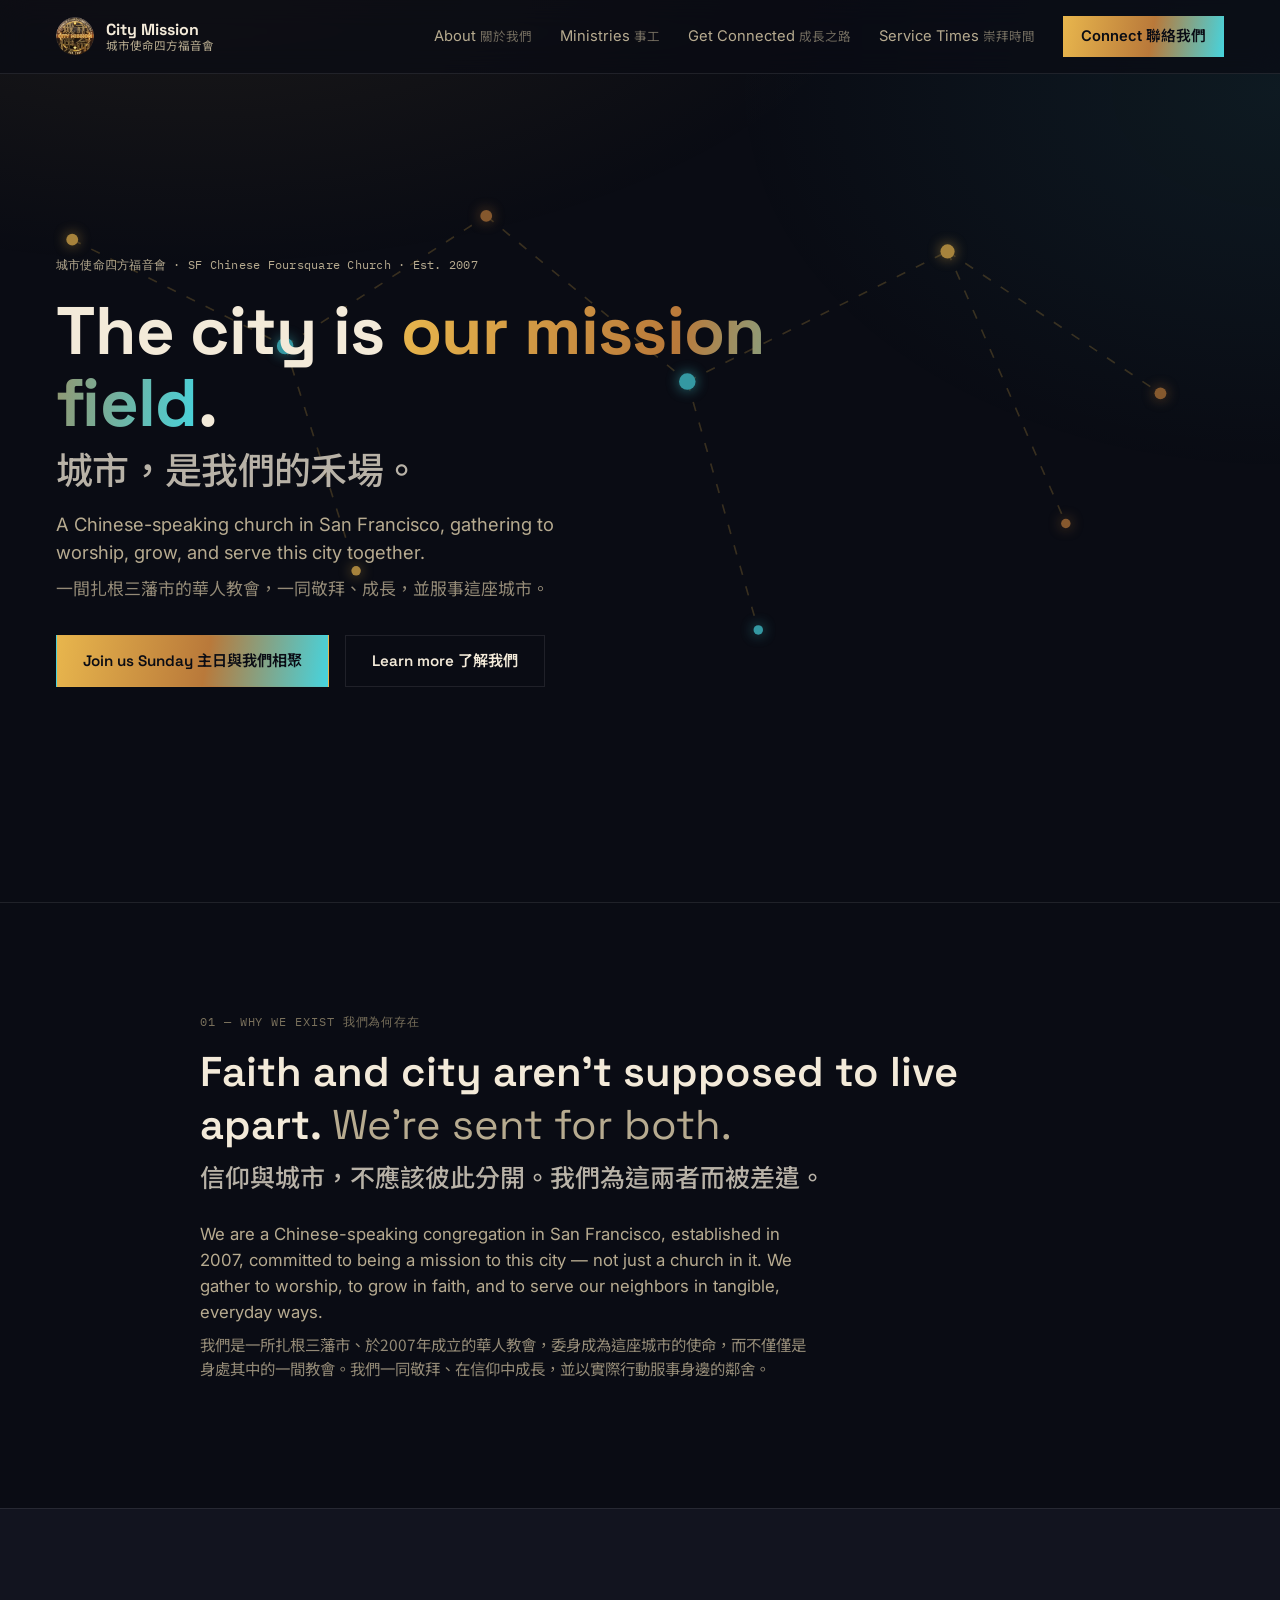
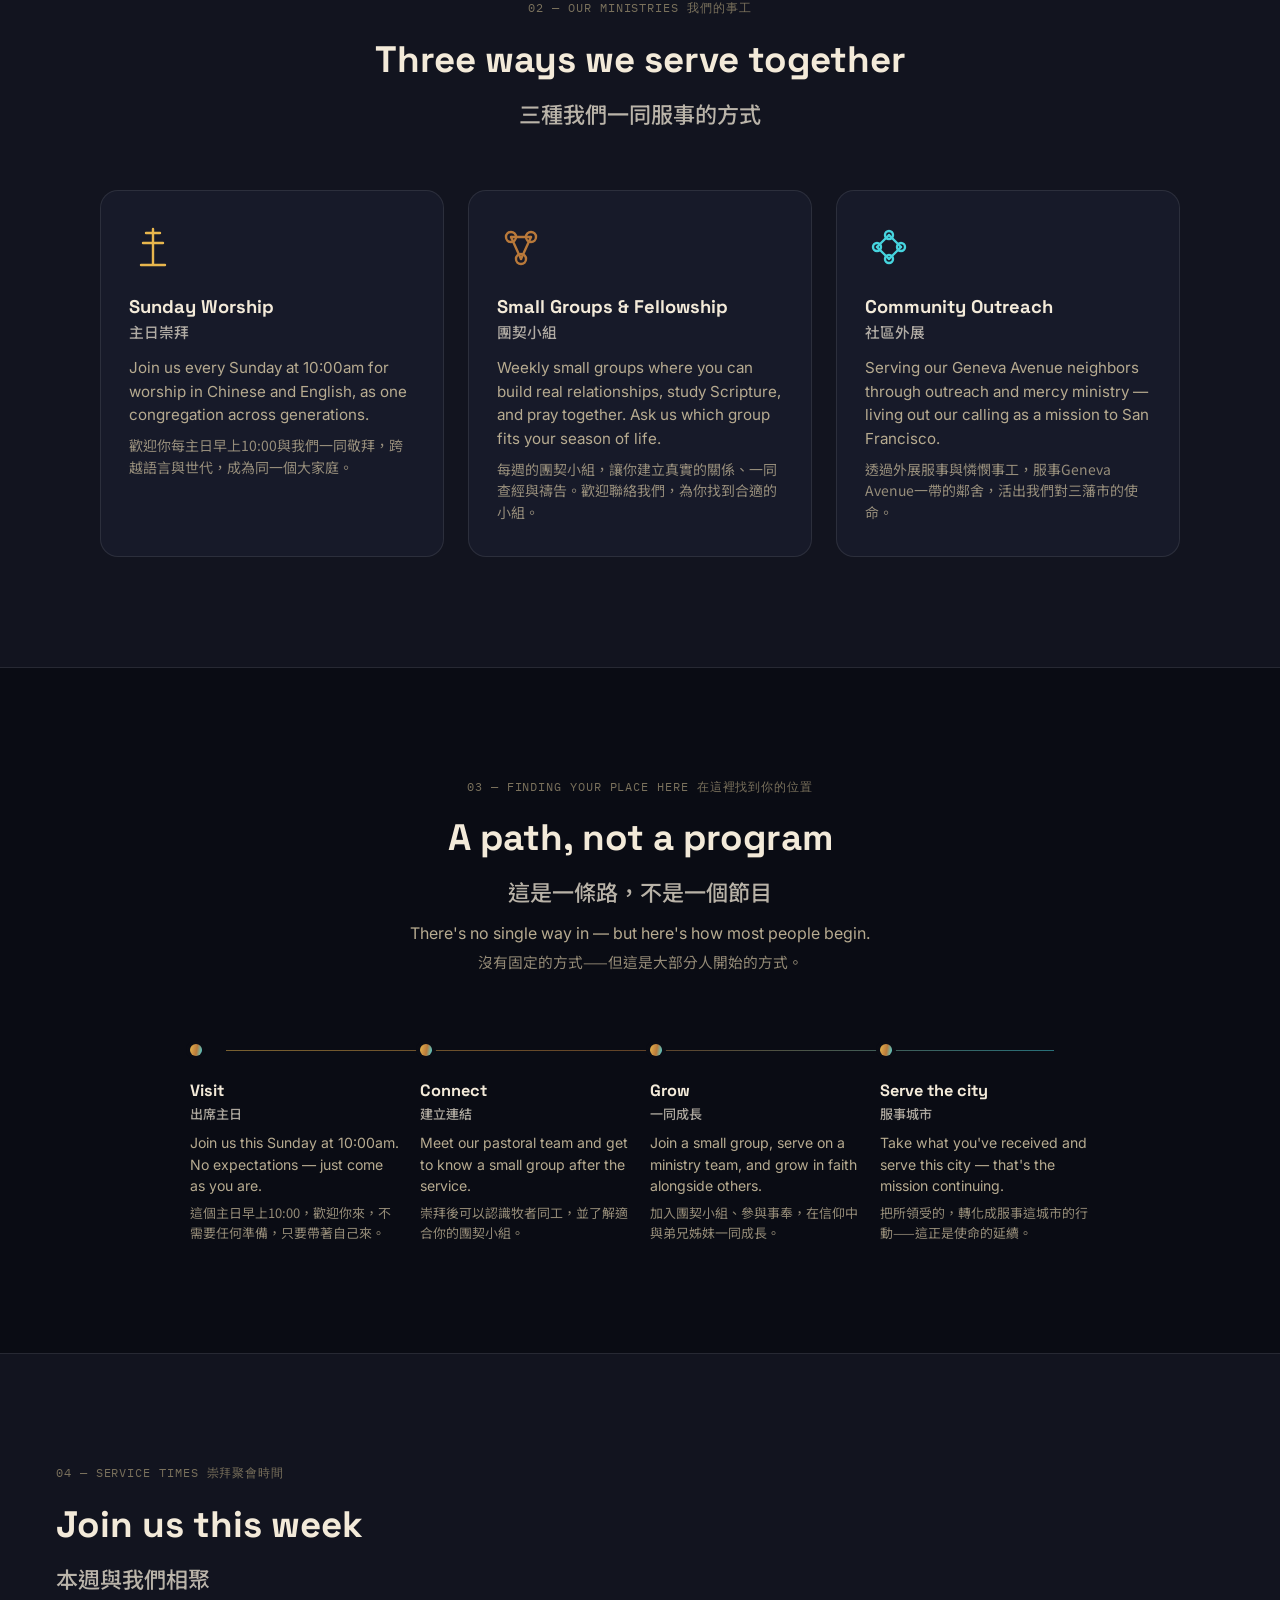
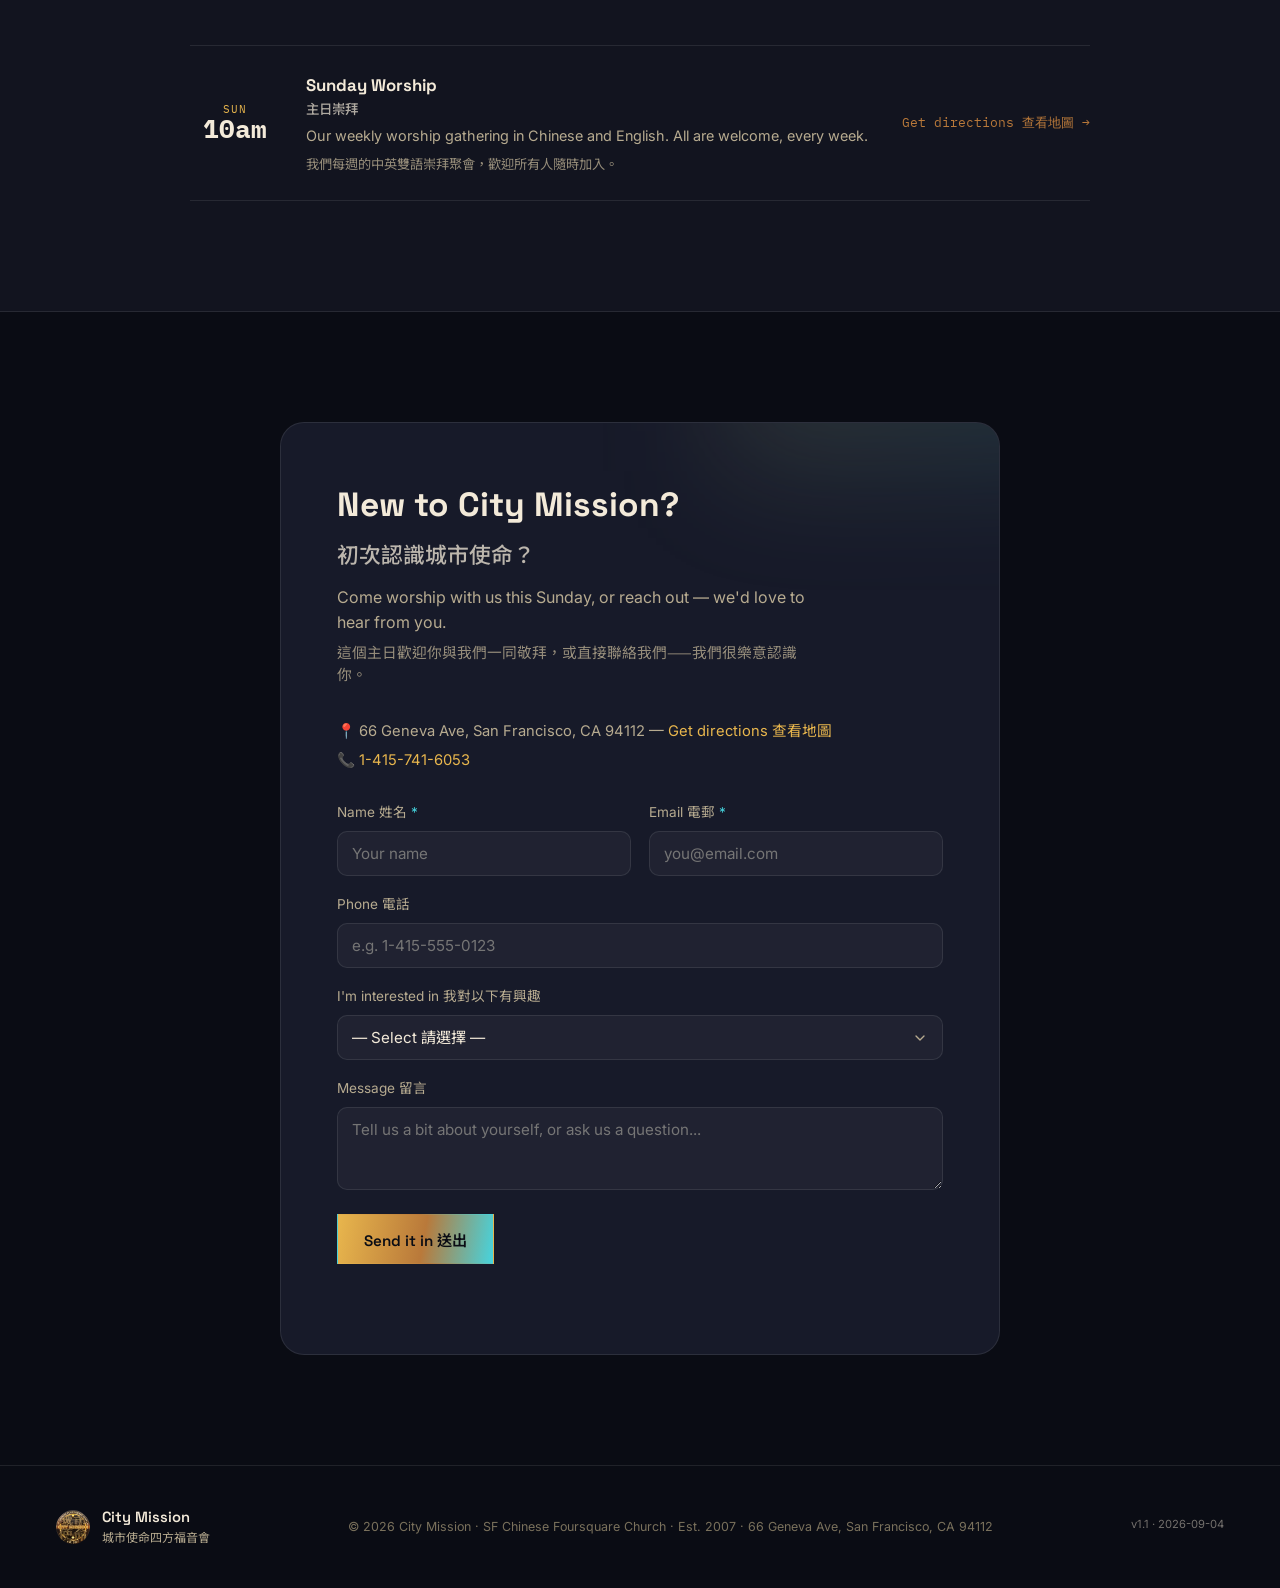
==== commit 6a1445ec: "Update footer version to v1.1" ====
--- a/index.html
+++ b/index.html
@@ -278,7 +278,7 @@
     </div>
   </div>
   <p class="footer__copy">© <span id="year"></span> City Mission · SF Chinese Foursquare Church · Est. 2007 · 66 Geneva Ave, San Francisco, CA 94112</p>
-  <p class="footer__version" style="margin-top:6px; font-size:0.7rem; opacity:0.45;">v1.0 · 2026-09-01</p>
+  <p class="footer__version" style="margin-top:6px; font-size:0.7rem; opacity:0.45;">v1.1 · 2026-09-04</p>
 </footer>
 
 <script src="script.js"></script>
--- a/styles.css
+++ b/styles.css
@@ -84,7 +84,7 @@
 .btn{
   display:inline-flex; align-items:center; justify-content:center;
   padding: 13px 26px;
-  border-radius: 999px;
+  border-radius: 0;
   font-family: var(--font-display);
   font-weight: 600;
   font-size: 0.95rem;
@@ -128,7 +128,7 @@
 .nav__cta{
   color: var(--bg-deep) !important;
   background: var(--grad);
-  padding: 9px 18px; border-radius: 999px; font-weight:600;
+  padding: 9px 18px; border-radius: 0; font-weight:600;
 }
 
 .nav__toggle{ display:none; background:none; border:none; cursor:pointer; padding:6px; }
